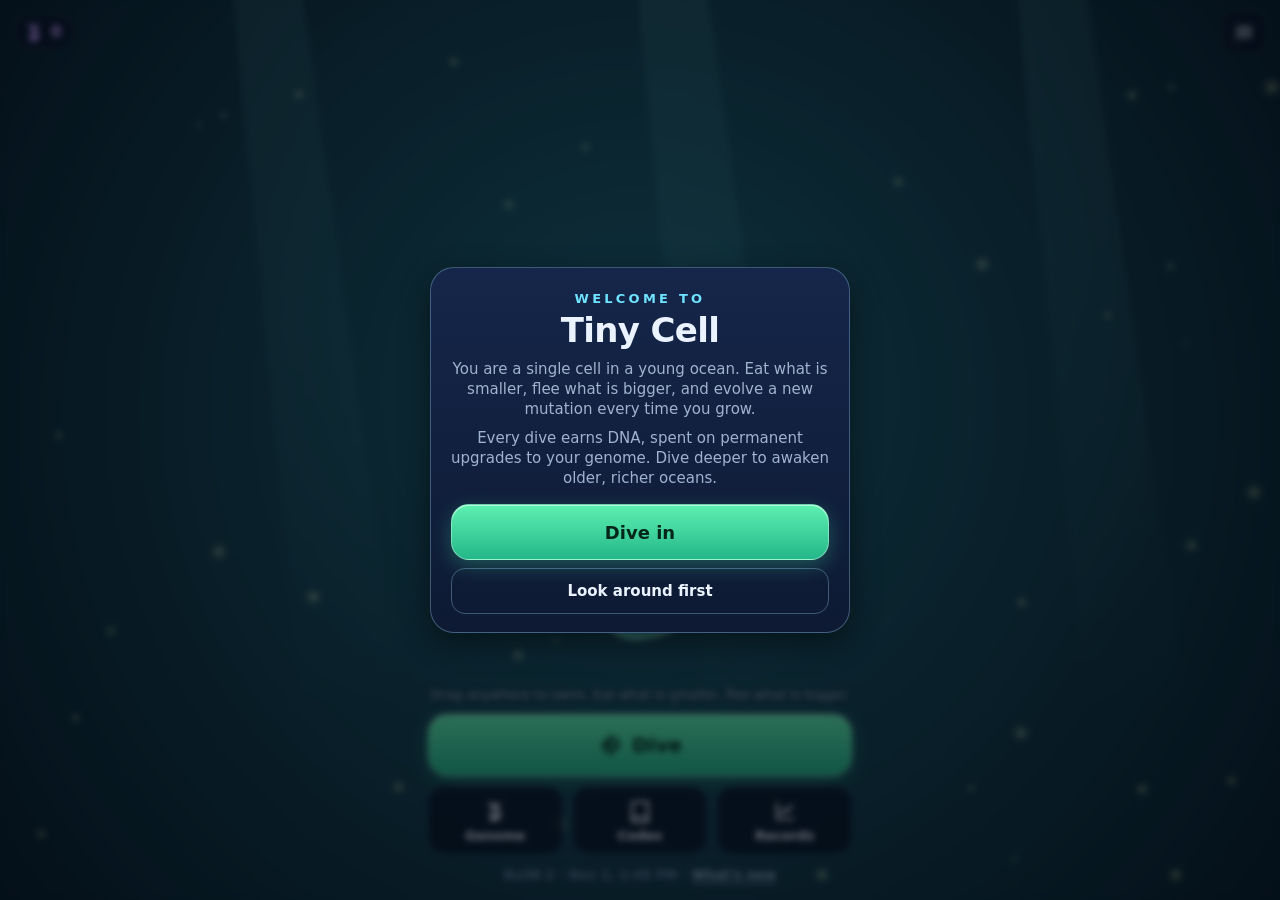
==== index.html @ d42ef977 "Tiny Cell: the microbe roguelike as a standalone game Home screen with genome, codex, records and Oc" ====
<!doctype html>
<html lang="en">
<head>
  <meta charset="utf-8">
  <meta name="viewport" content="width=device-width, initial-scale=1, maximum-scale=1, user-scalable=no, viewport-fit=cover">
  <meta name="theme-color" content="#02050c">
  <meta name="color-scheme" content="dark">
  <meta name="apple-mobile-web-app-capable" content="yes">
  <meta name="mobile-web-app-capable" content="yes">
  <meta name="apple-mobile-web-app-status-bar-style" content="black-translucent">
  <meta name="apple-mobile-web-app-title" content="Tiny Cell">
  <meta name="description" content="You are a single cell in a young ocean. Eat, evolve, dive deeper. Plays fully offline.">
  <title>Tiny Cell</title>
  <link rel="manifest" href="manifest.webmanifest">
  <link rel="icon" type="image/png" href="icons/icon-192.png">
  <link rel="apple-touch-icon" href="icons/apple-touch-icon.png">
  <link rel="stylesheet" href="css/style.css">
  <link rel="stylesheet" href="css/app.css">
</head>
<body>
  <div id="app"></div>
  <div id="boot"><div class="orb"></div><div class="label">WARMING THE OCEAN…</div></div>
  <noscript><p style="color:#fff;padding:20px">Tiny Cell needs JavaScript.</p></noscript>
  <script type="module" src="js/main.js"></script>
</body>
</html>
---- css/style.css ----
/* Tiny World — UI styles. Mobile-first, portrait-friendly, safe-area aware. */
:root {
  --bg0: #050a16;
  --bg1: #0b1424;
  --bg2: #12203a;
  --panel: rgba(14, 26, 48, 0.78);
  --panel-solid: #101d36;
  --panel-hi: rgba(28, 48, 84, 0.85);
  --line: rgba(160, 200, 255, 0.14);
  --line-hi: rgba(160, 220, 255, 0.32);
  --text: #eaf3ff;
  --text-dim: #9fb3cf;
  --text-faint: #6d81a0;
  --dna: #c79cff;
  --dna-deep: #7d4fe0;
  --bloom: #ffcf6e;
  --bloom-deep: #f08a3c;
  --o2: #6fe3ff;
  --leaf: #7cf0a3;
  --leaf-deep: #2fb36a;
  --danger: #ff6b7d;
  --warn: #ffb35c;
  --good: #7cf0a3;
  --radius: 18px;
  --radius-sm: 12px;
  --shadow: 0 10px 30px rgba(0, 0, 0, 0.45);
  --sat: env(safe-area-inset-top, 0px);
  --sab: env(safe-area-inset-bottom, 0px);
  --sal: env(safe-area-inset-left, 0px);
  --sar: env(safe-area-inset-right, 0px);
  --font: ui-rounded, "SF Pro Rounded", "Nunito", "Segoe UI", system-ui, -apple-system, Roboto, sans-serif;
}

* { box-sizing: border-box; -webkit-tap-highlight-color: transparent; }
html, body {
  margin: 0; padding: 0; height: 100%; width: 100%;
  background: var(--bg0); color: var(--text);
  font-family: var(--font); font-size: 15px; line-height: 1.35;
  overflow: hidden; overscroll-behavior: none;
  -webkit-user-select: none; user-select: none;
  -webkit-touch-callout: none;
  touch-action: manipulation;
}
button { font-family: inherit; color: inherit; }
#app { position: fixed; inset: 0; overflow: hidden; }
canvas { display: block; touch-action: none; }

/* ---------- boot splash ---------- */
#boot {
  position: fixed; inset: 0; z-index: 100; display: flex; flex-direction: column;
  align-items: center; justify-content: center; gap: 18px;
  background: radial-gradient(ellipse at 50% 40%, #12305a 0%, var(--bg0) 70%);
  transition: opacity .6s ease;
}
#boot.hide { opacity: 0; pointer-events: none; }
#boot .orb {
  width: 84px; height: 84px; border-radius: 50%;
  background: radial-gradient(circle at 35% 30%, #9ff5c8 0%, #2c9b82 35%, #154a73 70%, #0a1f3d 100%);
  box-shadow: 0 0 60px rgba(111, 227, 255, .35), inset -10px -12px 24px rgba(0,0,0,.45);
  animation: spin 6s linear infinite;
}
#boot .label { color: var(--text-dim); font-size: 14px; letter-spacing: .08em; }
@keyframes spin { to { transform: rotate(360deg); } }

/* ---------- screens ---------- */
.screen { position: absolute; inset: 0; }
.layer { position: absolute; inset: 0; pointer-events: none; }
.layer > * { pointer-events: auto; }

/* ---------- typography ---------- */
h1, h2, h3 { margin: 0; font-weight: 800; letter-spacing: -0.01em; }
h2 { font-size: 22px; }
h3 { font-size: 16px; }
.dim { color: var(--text-dim); }
.faint { color: var(--text-faint); }
.small { font-size: 12.5px; }
.tiny { font-size: 11px; }
.num { font-variant-numeric: tabular-nums; }
.dna-c { color: var(--dna); }
.bloom-c { color: var(--bloom); }
.o2-c { color: var(--o2); }
.leaf-c { color: var(--leaf); }
.danger-c { color: var(--danger); }

/* ---------- buttons ---------- */
.btn {
  appearance: none; border: 1px solid var(--line-hi); background: var(--panel-hi);
  color: var(--text); font-weight: 700; font-size: 15px;
  padding: 12px 18px; border-radius: 14px; cursor: pointer;
  display: inline-flex; align-items: center; justify-content: center; gap: 8px;
  transition: transform .08s ease, background .2s ease, opacity .2s;
  min-height: 46px;
}
.btn:active { transform: scale(.96); }
.btn[disabled], .btn.disabled { opacity: .45; pointer-events: none; }
.btn-primary {
  background: linear-gradient(180deg, #5ef0b0 0%, #23b78a 100%);
  color: #04261a; border-color: rgba(255,255,255,.35);
  box-shadow: 0 6px 20px rgba(60, 220, 160, .3), inset 0 1px 0 rgba(255,255,255,.5);
}
.btn-dna {
  background: linear-gradient(180deg, #c9a2ff 0%, #8a5bf0 100%);
  color: #1a0838; border-color: rgba(255,255,255,.35);
  box-shadow: 0 6px 20px rgba(160, 110, 255, .3), inset 0 1px 0 rgba(255,255,255,.5);
}
.btn-bloom {
  background: linear-gradient(180deg, #ffe08f 0%, #f5a442 100%);
  color: #3a1d00; border-color: rgba(255,255,255,.35);
  box-shadow: 0 6px 20px rgba(255, 180, 80, .3), inset 0 1px 0 rgba(255,255,255,.5);
}
.btn-ghost { background: transparent; }
.btn-danger { background: rgba(255, 90, 110, .18); border-color: rgba(255, 107, 125, .5); color: #ffd0d6; }
.btn-block { width: 100%; }
.btn-lg { font-size: 18px; padding: 16px 22px; min-height: 56px; border-radius: 18px; }

.icon-btn {
  appearance: none; border: 1px solid var(--line); background: var(--panel);
  width: 44px; height: 44px; border-radius: 14px; display: grid; place-items: center;
  cursor: pointer; color: var(--text); backdrop-filter: blur(10px); -webkit-backdrop-filter: blur(10px);
  transition: transform .08s ease;
}
.icon-btn:active { transform: scale(.92); }
.icon-btn.active { background: var(--panel-hi); border-color: var(--line-hi); box-shadow: 0 0 0 2px rgba(124,240,163,.35) inset; }
svg.ic { width: 22px; height: 22px; stroke: currentColor; fill: none; stroke-width: 2; stroke-linecap: round; stroke-linejoin: round; flex: none; }
svg.ic.sm { width: 16px; height: 16px; }
svg.ic.lg { width: 28px; height: 28px; }

/* ---------- panels ---------- */
.panel {
  background: var(--panel); border: 1px solid var(--line); border-radius: var(--radius);
  backdrop-filter: blur(14px) saturate(1.2); -webkit-backdrop-filter: blur(14px) saturate(1.2);
  box-shadow: var(--shadow);
}
.chip {
  display: inline-flex; align-items: center; gap: 6px; height: 34px; padding: 0 12px 0 8px;
  background: var(--panel); border: 1px solid var(--line); border-radius: 999px;
  font-weight: 800; font-size: 15px; font-variant-numeric: tabular-nums;
  backdrop-filter: blur(10px); -webkit-backdrop-filter: blur(10px);
}
.chip .sub { font-weight: 600; font-size: 11px; color: var(--text-dim); margin-left: 2px; }
.chip.pulse { animation: chipPulse .5s ease; }
@keyframes chipPulse { 0% { transform: scale(1); } 40% { transform: scale(1.12); } 100% { transform: scale(1); } }
.tag {
  display: inline-flex; align-items: center; gap: 4px; padding: 2px 8px; border-radius: 999px;
  font-size: 11px; font-weight: 700; background: rgba(255,255,255,.08); color: var(--text-dim);
}
.tag.good { background: rgba(124,240,163,.15); color: var(--good); }
.tag.warn { background: rgba(255,179,92,.15); color: var(--warn); }
.tag.bad { background: rgba(255,107,125,.15); color: var(--danger); }
.tag.dna { background: rgba(199,156,255,.15); color: var(--dna); }
.tag.bloom { background: rgba(255,207,110,.15); color: var(--bloom); }

/* progress bars */
.bar { position: relative; height: 8px; border-radius: 99px; background: rgba(255,255,255,.08); overflow: hidden; }
.bar > i { position: absolute; left: 0; top: 0; bottom: 0; border-radius: 99px; background: var(--leaf); transition: width .3s ease; }
.bar.o2 > i { background: linear-gradient(90deg, #3aa8ff, var(--o2)); }
.bar.dna > i { background: linear-gradient(90deg, var(--dna-deep), var(--dna)); }
.bar.hp > i { background: linear-gradient(90deg, #ff5d7a, #ff9f8a); }
.bar.xp > i { background: linear-gradient(90deg, #4fd1ff, #8cf5d0); }

/* ---------- modal / sheet ---------- */
.backdrop {
  position: absolute; inset: 0; background: rgba(2, 6, 14, .55); z-index: 40;
  display: flex; align-items: flex-end; justify-content: center;
  animation: fadeIn .2s ease;
  backdrop-filter: blur(3px); -webkit-backdrop-filter: blur(3px);
}
.backdrop.center { align-items: center; }
.backdrop.closing { animation: fadeOut .18s ease forwards; }
@keyframes fadeIn { from { opacity: 0; } to { opacity: 1; } }
@keyframes fadeOut { to { opacity: 0; } }
.sheet {
  width: 100%; max-width: 560px; max-height: calc(100% - var(--sat) - 40px);
  background: linear-gradient(180deg, #13223f 0%, #0d1830 100%);
  border: 1px solid var(--line-hi); border-bottom: none;
  border-radius: 24px 24px 0 0; padding: 8px 16px calc(16px + var(--sab));
  display: flex; flex-direction: column; box-shadow: 0 -10px 40px rgba(0,0,0,.5);
  animation: sheetUp .28s cubic-bezier(.2,.9,.3,1.1);
}
.backdrop.closing .sheet { animation: sheetDown .18s ease forwards; }
@keyframes sheetUp { from { transform: translateY(40%); opacity: 0; } to { transform: none; opacity: 1; } }
@keyframes sheetDown { to { transform: translateY(30%); opacity: 0; } }
.sheet .grab { width: 40px; height: 5px; border-radius: 9px; background: rgba(255,255,255,.2); margin: 4px auto 10px; flex: none; }
.sheet-head { display: flex; align-items: center; gap: 10px; margin-bottom: 12px; flex: none; }
.sheet-head h2 { flex: 1; }
.sheet-body { overflow-y: auto; -webkit-overflow-scrolling: touch; overscroll-behavior: contain; touch-action: pan-y; flex: 1; min-height: 0; padding-bottom: 4px; }
.sheet-foot { flex: none; padding-top: 12px; display: flex; gap: 10px; }

.dialog {
  width: calc(100% - 40px); max-width: 420px;
  background: linear-gradient(180deg, #15264a 0%, #0e1a33 100%);
  border: 1px solid var(--line-hi); border-radius: 24px; padding: 22px 20px 18px;
  box-shadow: var(--shadow); animation: pop .26s cubic-bezier(.2,.9,.3,1.25);
  max-height: calc(100% - 60px); overflow-y: auto;
}
@keyframes pop { from { transform: scale(.85); opacity: 0; } to { transform: none; opacity: 1; } }

/* ---------- lists & cards ---------- */
.list { display: flex; flex-direction: column; gap: 10px; }
.row { display: flex; align-items: center; gap: 10px; }
.row.between { justify-content: space-between; }
.grow { flex: 1; min-width: 0; }
.card {
  background: rgba(255,255,255,.045); border: 1px solid var(--line); border-radius: 16px;
  padding: 12px; position: relative;
}
.card.selectable { cursor: pointer; transition: transform .08s, border-color .2s, background .2s; }
.card.selectable:active { transform: scale(.98); }
.card.selected { border-color: var(--leaf); background: rgba(124,240,163,.09); box-shadow: 0 0 0 1px var(--leaf) inset; }
.card.locked { opacity: .55; }
.thumb {
  width: 56px; height: 56px; border-radius: 14px; flex: none; overflow: hidden;
  background: radial-gradient(circle at 50% 40%, #1d3561, #0b1426);
  display: grid; place-items: center;
}
.thumb img, .thumb canvas { width: 100%; height: 100%; object-fit: cover; }
.section-title { font-size: 12px; font-weight: 800; letter-spacing: .1em; text-transform: uppercase; color: var(--text-faint); margin: 16px 2px 8px; }
.section-title:first-child { margin-top: 2px; }
.kv { display: grid; grid-template-columns: auto 1fr; gap: 6px 12px; font-size: 13px; }
.kv > :nth-child(odd) { color: var(--text-dim); }
.divider { height: 1px; background: var(--line); margin: 12px 0; }
.empty { text-align: center; color: var(--text-faint); padding: 24px 12px; font-size: 14px; }

/* segmented control */
.seg { display: flex; background: rgba(255,255,255,.06); border-radius: 12px; padding: 3px; gap: 3px; }
.seg button { flex: 1; appearance: none; border: 0; background: transparent; padding: 8px 6px; border-radius: 9px; font-weight: 700; font-size: 13px; color: var(--text-dim); cursor: pointer; }
.seg button.on { background: var(--panel-hi); color: var(--text); box-shadow: 0 2px 8px rgba(0,0,0,.3); }

/* toggle */
.toggle { position: relative; width: 50px; height: 30px; flex: none; border-radius: 99px; background: rgba(255,255,255,.12); border: 0; cursor: pointer; transition: background .2s; }
.toggle::after { content: ""; position: absolute; top: 3px; left: 3px; width: 24px; height: 24px; border-radius: 50%; background: #fff; transition: transform .2s cubic-bezier(.3,.9,.4,1.2); box-shadow: 0 2px 6px rgba(0,0,0,.3); }
.toggle.on { background: var(--leaf-deep); }
.toggle.on::after { transform: translateX(20px); }

/* ---------- toasts ---------- */
.toasts { position: absolute; left: 0; right: 0; top: calc(var(--sat) + 104px); z-index: 60; display: flex; flex-direction: column; align-items: center; gap: 8px; pointer-events: none; }
.toast {
  max-width: calc(100% - 32px); display: flex; align-items: center; gap: 10px;
  padding: 10px 16px 10px 12px; border-radius: 16px; background: rgba(12, 24, 46, .92);
  border: 1px solid var(--line-hi); box-shadow: var(--shadow); font-weight: 650; font-size: 14px;
  animation: toastIn .35s cubic-bezier(.2,.9,.3,1.2);
}
.toast.out { animation: toastOut .3s ease forwards; }
.toast.milestone { border-color: rgba(124,240,163,.6); background: linear-gradient(90deg, rgba(20,60,48,.95), rgba(12,30,48,.95)); }
.toast.dna { border-color: rgba(199,156,255,.6); }
.toast.bad { border-color: rgba(255,107,125,.6); }
@keyframes toastIn { from { transform: translateY(-14px) scale(.95); opacity: 0; } to { transform: none; opacity: 1; } }
@keyframes toastOut { to { transform: translateY(-10px); opacity: 0; } }

/* ---------- coach marks ---------- */
.coach {
  position: absolute; z-index: 35; max-width: 260px; padding: 12px 14px; border-radius: 16px;
  background: #f4fbff; color: #0b1a30; font-weight: 650; font-size: 14px; box-shadow: 0 10px 30px rgba(0,0,0,.5);
  animation: pop .3s cubic-bezier(.2,.9,.3,1.25);
}
.coach::after { content: ""; position: absolute; width: 14px; height: 14px; background: #f4fbff; transform: rotate(45deg); }
.coach.down::after { bottom: -6px; left: var(--ax, 50%); margin-left: -7px; }
.coach.up::after { top: -6px; left: var(--ax, 50%); margin-left: -7px; }
.coach .coach-ok { margin-top: 8px; display: block; font-size: 12px; color: #2b6b8a; font-weight: 800; letter-spacing: .05em; }
.ring-pulse { position: absolute; z-index: 34; border-radius: 18px; pointer-events: none; box-shadow: 0 0 0 3px rgba(124,240,163,.9); animation: ringPulse 1.4s ease-in-out infinite; }
@keyframes ringPulse { 0%, 100% { box-shadow: 0 0 0 3px rgba(124,240,163,.9), 0 0 0 6px rgba(124,240,163,.0); } 50% { box-shadow: 0 0 0 3px rgba(124,240,163,.9), 0 0 0 12px rgba(124,240,163,.25); } }

/* ---------- misc ---------- */
.fade-in { animation: fadeIn .4s ease; }
.hidden { display: none !important; }
.shake { animation: shake .3s ease; }
@keyframes shake { 20%, 60% { transform: translateX(-4px); } 40%, 80% { transform: translateX(4px); } }
.glow-text { text-shadow: 0 0 18px rgba(124, 240, 163, .5); }
.scroll-x { display: flex; gap: 10px; overflow-x: auto; overflow-y: hidden; -webkit-overflow-scrolling: touch; scrollbar-width: none; touch-action: pan-x; overscroll-behavior: contain; }
.scroll-x::-webkit-scrollbar { display: none; }
.sheet-body::-webkit-scrollbar { width: 0; }
.center { text-align: center; }
.stack-8 > * + * { margin-top: 8px; }
.stack-12 > * + * { margin-top: 12px; }
---- css/app.css ----
/* Tiny Cell — home screen and sheets (builds on style.css tokens) */
.fade-cover { position: absolute; inset: 0; z-index: 80; background: #02050c; opacity: 0; pointer-events: none; transition: opacity .4s ease; }
.fade-cover.on { opacity: 1; pointer-events: auto; }
.run-host { position: absolute; inset: 0; z-index: 10; background: #02050c; }

.hub { position: absolute; inset: 0; display: flex; flex-direction: column; justify-content: space-between; }
.hub-bg { position: absolute; inset: 0; width: 100%; height: 100%; z-index: 0; }
.hub > *:not(canvas) { position: relative; z-index: 1; }
.hub-top { display: flex; align-items: center; gap: 8px; padding: calc(var(--sat) + 10px) calc(var(--sar) + 14px) 0 calc(var(--sal) + 14px); }
.hub-dna { cursor: pointer; }
.hub-title { text-align: center; padding: 3vh 20px 0; display: flex; flex-direction: column; align-items: center; gap: 14px; }
.hub-title h1 { font-size: 58px; line-height: .92; font-weight: 900; letter-spacing: -0.035em;
  background: linear-gradient(180deg, #ffffff 10%, #b9f7e2 55%, #6fe3ff 100%); -webkit-background-clip: text; background-clip: text; color: transparent;
  filter: drop-shadow(0 4px 28px rgba(111, 227, 255, .35)); }
.hub-age { appearance: none; cursor: pointer; padding: 9px 16px; border-radius: 16px; text-align: center; max-width: 340px; }
.hub-age-name { font-weight: 850; font-size: 14px; letter-spacing: .02em; }
.hub-bottom { padding: 0 calc(var(--sar) + 18px) calc(var(--sab) + 14px) calc(var(--sal) + 18px); display: flex; flex-direction: column; gap: 10px; align-items: stretch; max-width: 460px; width: 100%; margin: 0 auto; }
.hub-last { text-align: center; font-size: 13px; color: var(--text-dim); text-shadow: 0 1px 8px rgba(0,0,0,.8); min-height: 18px; }
.hub-dive { font-size: 20px; min-height: 62px; border-radius: 20px; }
.hub-dive svg { width: 26px; height: 26px; }
.hub-tiles { display: grid; grid-template-columns: repeat(3, 1fr); gap: 10px; }
.hub-tile { appearance: none; position: relative; border: 1px solid var(--line); background: var(--panel); color: var(--text); border-radius: 16px; padding: 12px 6px 10px; display: flex; flex-direction: column; align-items: center; gap: 5px; font-weight: 750; font-size: 13px; cursor: pointer; backdrop-filter: blur(10px); -webkit-backdrop-filter: blur(10px); transition: transform .08s; }
.hub-tile:active { transform: scale(.95); }
.hub-tile svg { width: 24px; height: 24px; }
.hub-tile .dot { position: absolute; top: 8px; right: 14px; width: 9px; height: 9px; border-radius: 50%; background: var(--dna); box-shadow: 0 0 8px var(--dna); }
.build-tag { appearance: none; background: transparent; border: 0; cursor: pointer; text-align: center; font-size: 12px; font-weight: 700; color: var(--text-faint); letter-spacing: .04em; font-variant-numeric: tabular-nums; padding: 4px; }
.build-tag u { color: var(--text-dim); text-underline-offset: 3px; }

.era-kicker { font-size: 13px; font-weight: 900; letter-spacing: .25em; text-transform: uppercase; color: var(--o2); }
.era-big { font-size: 34px; font-weight: 900; letter-spacing: -0.02em; line-height: 1.05; margin: 6px 0 10px; }

.res-card { display: flex; gap: 12px; align-items: center; }
.res-card .info { flex: 1; min-width: 0; }
.res-card .nm { font-weight: 800; font-size: 15px; display: flex; align-items: center; gap: 6px; flex-wrap: wrap; }
.res-card .ds { font-size: 12.5px; color: var(--text-dim); margin-top: 2px; }
.res-card .btn { min-height: 38px; padding: 8px 12px; font-size: 13px; flex: none; }
.pips { display: inline-flex; gap: 3px; margin-left: 6px; }
.pips i { width: 7px; height: 7px; border-radius: 50%; background: rgba(255,255,255,.15); }
.pips i.on { background: var(--dna); box-shadow: 0 0 6px var(--dna); }
.codex-grid { display: grid; grid-template-columns: repeat(auto-fill, minmax(84px, 1fr)); gap: 8px; }
.codex-item { display: flex; flex-direction: column; align-items: center; gap: 4px; padding: 8px 4px; border-radius: 14px; background: rgba(255,255,255,.04); border: 1px solid var(--line); font-size: 11px; font-weight: 700; text-align: center; cursor: pointer; }
.codex-item .thumb { width: 56px; height: 56px; }
.codex-item.unknown { opacity: .4; }
.codex-item.unknown .thumb { filter: brightness(0) opacity(.5); }
.stat-grid { display: grid; grid-template-columns: 1fr 1fr; gap: 8px; }
.stat { padding: 10px 12px; border-radius: 14px; background: rgba(255,255,255,.045); border: 1px solid var(--line); }
.stat .v { font-size: 20px; font-weight: 850; font-variant-numeric: tabular-nums; }
.stat .k { font-size: 11.5px; color: var(--text-dim); font-weight: 650; }

@media (max-height: 680px) {
  .hub-title h1 { font-size: 44px; }
  .hub-dive { min-height: 54px; }
}

/* No frosted glass over the animated ocean: it forces a full blur every frame (slow, drains battery). */
.hub .chip, .hub .icon-btn, .hub .panel, .hub-tile { backdrop-filter: none; -webkit-backdrop-filter: none; background: rgba(9, 22, 40, .84); }
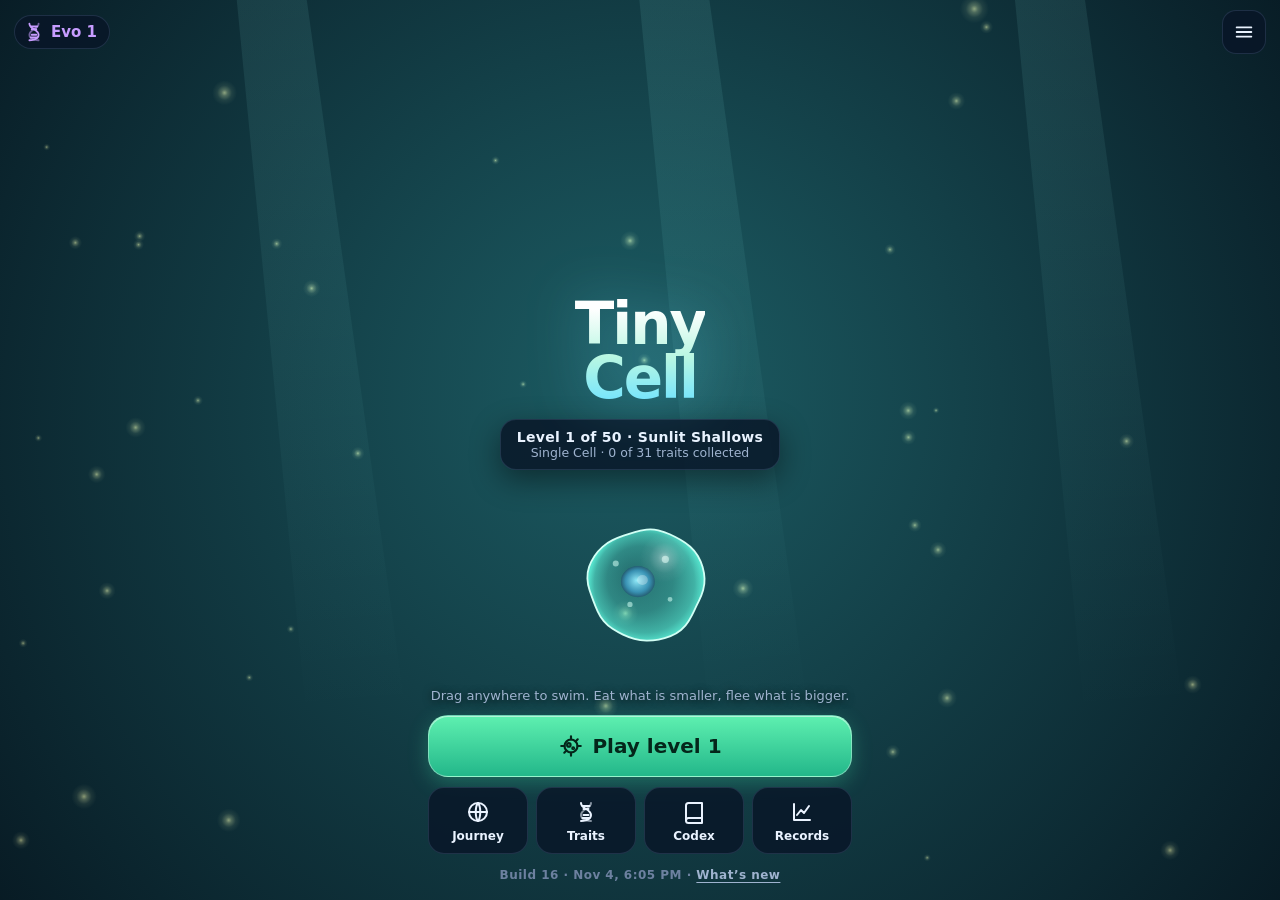
==== commit 6568df94: "Build 16: opaque status bar instead of stretching the app Build 15 stretched #app to the screen heig" ====
--- a/index.html
+++ b/index.html
@@ -7,7 +7,7 @@
   <meta name="color-scheme" content="dark">
   <meta name="apple-mobile-web-app-capable" content="yes">
   <meta name="mobile-web-app-capable" content="yes">
-  <meta name="apple-mobile-web-app-status-bar-style" content="black-translucent">
+  <meta name="apple-mobile-web-app-status-bar-style" content="black"><!-- opaque: with black-translucent, iOS 26 lays home-screen apps out one status bar short and leaves the bottom strip unpainted -->
   <meta name="apple-mobile-web-app-title" content="Tiny Cell">
   <meta name="description" content="You are a single cell in a young ocean. Eat, evolve, dive deeper. Plays fully offline.">
   <title>Tiny Cell</title>
--- a/css/app.css
+++ b/css/app.css
@@ -18,7 +18,7 @@
 .hub-last { text-align: center; font-size: 13px; color: var(--text-dim); text-shadow: 0 1px 8px rgba(0,0,0,.8); min-height: 18px; }
 .hub-dive { font-size: 20px; min-height: 62px; border-radius: 20px; }
 .hub-dive svg { width: 26px; height: 26px; }
-.hub-tiles { display: grid; grid-template-columns: repeat(3, 1fr); gap: 10px; }
+.hub-tiles { display: grid; grid-template-columns: repeat(4, 1fr); gap: 8px; }
 .hub-tile { appearance: none; position: relative; border: 1px solid var(--line); background: var(--panel); color: var(--text); border-radius: 16px; padding: 12px 6px 10px; display: flex; flex-direction: column; align-items: center; gap: 5px; font-weight: 750; font-size: 13px; cursor: pointer; backdrop-filter: blur(10px); -webkit-backdrop-filter: blur(10px); transition: transform .08s; }
 .hub-tile:active { transform: scale(.95); }
 .hub-tile svg { width: 24px; height: 24px; }
@@ -54,3 +54,19 @@
 
 /* No frosted glass over the animated ocean: it forces a full blur every frame (slow, drains battery). */
 .hub .chip, .hub .icon-btn, .hub .panel, .hub-tile { backdrop-filter: none; -webkit-backdrop-filter: none; background: rgba(9, 22, 40, .84); }
+
+/* journey */
+.hub-dive.boss { background: linear-gradient(180deg, #ffb48a 0%, #f2664f 100%); color: #3a0b02; box-shadow: 0 6px 22px rgba(255, 110, 80, .35), inset 0 1px 0 rgba(255,255,255,.5); }
+.jr-card { display: flex; gap: 12px; align-items: center; }
+.jr-card.locked { opacity: .55; }
+.jr-card.cur { border-color: var(--leaf); box-shadow: 0 0 0 1px var(--leaf) inset; }
+.jr-card .thumb { width: 60px; height: 60px; }
+.jr-name { font-weight: 850; font-size: 15px; display: flex; align-items: center; gap: 6px; flex-wrap: wrap; }
+.jr-dots { display: flex; gap: 6px; margin-top: 7px; align-items: center; }
+.jr-dots i { width: 12px; height: 12px; border-radius: 50%; background: rgba(255,255,255,.12); }
+.jr-dots i.on { background: var(--leaf); box-shadow: 0 0 6px var(--leaf); }
+.jr-dots i.cur { background: transparent; box-shadow: 0 0 0 2px var(--leaf); }
+.jr-dots i.boss { width: 16px; height: 16px; border-radius: 5px; background: rgba(255,120,90,.25); }
+.jr-dots i.boss.on { background: #ff8a6a; box-shadow: 0 0 8px #ff8a6a; }
+.jr-dots i.boss.cur { background: transparent; box-shadow: 0 0 0 2px #ff8a6a; }
+.hub-tile span { font-size: 12px; }
